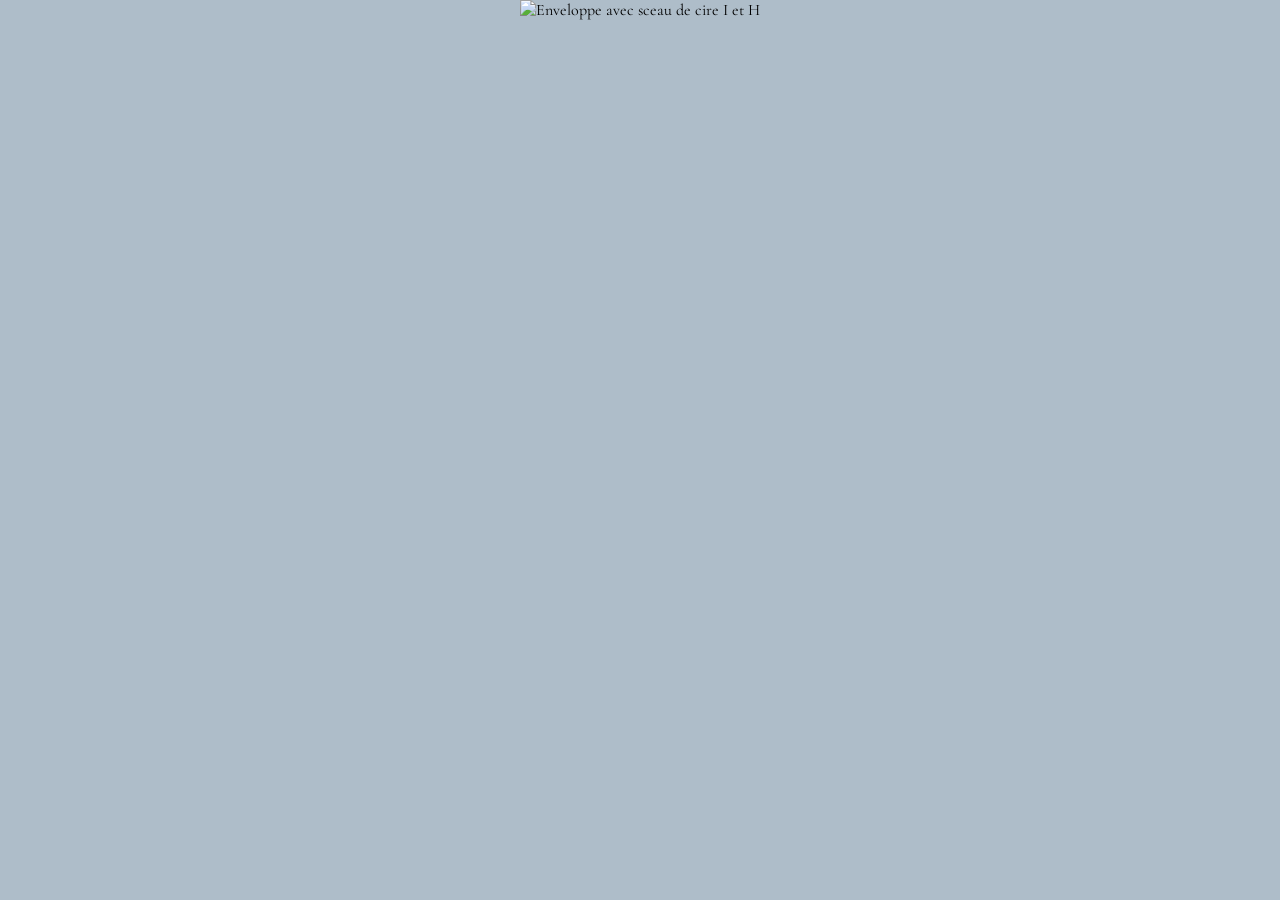
==== index.html @ 3fa45bef "Add files via upload" ====
<!DOCTYPE html>
<html lang="fr">
<head>
<meta charset="UTF-8">
<meta name="viewport" content="width=device-width, initial-scale=1.0">
<title>Ibtissam &amp; Hicham</title>
<link rel="preconnect" href="https://fonts.googleapis.com">
<link rel="preconnect" href="https://fonts.gstatic.com" crossorigin>
<link href="https://fonts.googleapis.com/css2?family=Cormorant+Garamond:ital,wght@0,400;0,500;1,400&display=swap" rel="stylesheet">
<style>
  *{box-sizing:border-box;}
  html,body{
    margin:0;padding:0;min-height:100%;
    background:#aebdc9;
    font-family:'Cormorant Garamond', serif;
    display:flex;justify-content:center;
    overflow-x:hidden;
  }
  #app{
    position:relative;width:100%;max-width:480px;
    min-height:100vh;
    background:#aebdc9;
  }
  .page{
    position:relative;width:100%;
    display:none;
  }
  .page.active{display:block;}
  .page img{
    width:100%;display:block;
  }
  .hotspot{
    position:absolute;
    cursor:pointer;
    background:transparent;
    border:none;
    padding:0;
  }
  .result-banner{
    position:absolute;
    left:6%;right:6%;
    text-align:center;
    font-style:italic;
    font-size:clamp(13px,3.6vw,16px);
    color:#2f3a44;
    background:rgba(255,253,247,.88);
    border-radius:6px;
    padding:10px 14px;
    opacity:0;
    transform:translateY(6px);
    transition:opacity .4s ease, transform .4s ease;
    pointer-events:none;
  }
  .result-banner.show{
    opacity:1;transform:translateY(0);
  }
</style>
</head>
<body>
<div id="app">

  <div class="page active" id="page-envelope">
    <img src="assets/envelope.png" alt="Enveloppe avec sceau de cire I et H">
    <button class="hotspot" id="seal-hotspot"
      style="left:31%; top:32%; width:38%; height:34%;"
      aria-label="Ouvrir l'invitation"></button>
  </div>

  <div class="page" id="page-details">
    <img src="assets/details.png" alt="We're getting married, Hicham et Ibtissam, 12 septembre 2026, Pavillon Maya, Marrakech">

    <a class="hotspot" id="map-hotspot"
      href="https://www.google.com/maps/dir//Pavillon+Maya,+3,5+Km,+route+de+l'Ourika,+Marrakech+40000/@31.6627857,-7.9919869,15z/data=!4m8!4m7!1m0!1m5!1m1!1s0xdafef1a645d56b1:0x9b38d9c2d1124c2b!2m2!1d-7.9809081!2d31.5722392?entry=ttu&g_ep=EgoyMDI2MDcyNi4wIKXMDSoASAFQAw%3D%3D"
      target="_blank" rel="noopener"
      style="left:24%; top:55.5%; width:52%; height:5%;"
      aria-label="Voir sur Google Maps"></a>

    <button class="hotspot" id="yes-hotspot"
      style="left:6%; top:92%; width:36%; height:6%;"
      aria-label="Yes, I'll be there"></button>

    <button class="hotspot" id="no-hotspot"
      style="left:45%; top:92%; width:36%; height:6%;"
      aria-label="Sorry, I can't"></button>

    <div class="result-banner" id="result-banner" style="top:99.5%;"></div>
  </div>

</div>

<script>
  const pageEnvelope = document.getElementById('page-envelope');
  const pageDetails = document.getElementById('page-details');
  const resultBanner = document.getElementById('result-banner');

  document.getElementById('seal-hotspot').addEventListener('click', ()=>{
    pageEnvelope.classList.remove('active');
    pageDetails.classList.add('active');
    window.scrollTo({top:0, behavior:'instant'});
  });

  document.getElementById('yes-hotspot').addEventListener('click', ()=>{
    resultBanner.textContent = "Wonderful — we can't wait to celebrate with you!";
    resultBanner.classList.add('show');
  });

  document.getElementById('no-hotspot').addEventListener('click', ()=>{
    resultBanner.textContent = "We'll miss you — thank you for letting us know.";
    resultBanner.classList.add('show');
  });
</script>
</body>
</html>
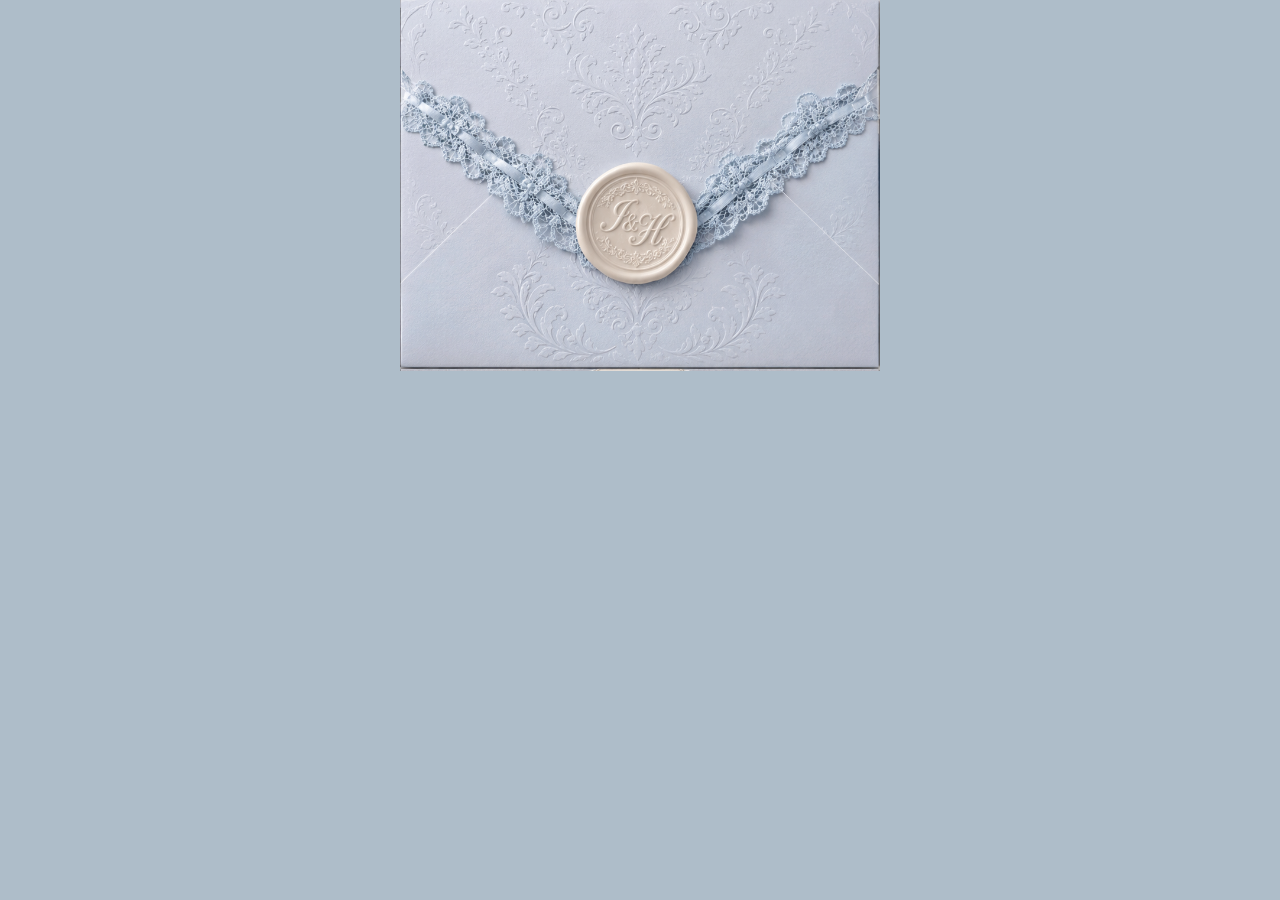
==== commit d7c5c0d5: "Add files via upload" ====
--- a/index.html
+++ b/index.html
@@ -60,14 +60,14 @@
 <div id="app">
 
   <div class="page active" id="page-envelope">
-    <img src="assets/envelope.png" alt="Enveloppe avec sceau de cire I et H">
+    <img src="envelope.png" alt="Enveloppe avec sceau de cire I et H">
     <button class="hotspot" id="seal-hotspot"
       style="left:31%; top:32%; width:38%; height:34%;"
       aria-label="Ouvrir l'invitation"></button>
   </div>
 
   <div class="page" id="page-details">
-    <img src="assets/details.png" alt="We're getting married, Hicham et Ibtissam, 12 septembre 2026, Pavillon Maya, Marrakech">
+    <img src="details.png" alt="We're getting married, Hicham et Ibtissam, 12 septembre 2026, Pavillon Maya, Marrakech">
 
     <a class="hotspot" id="map-hotspot"
       href="https://www.google.com/maps/dir//Pavillon+Maya,+3,5+Km,+route+de+l'Ourika,+Marrakech+40000/@31.6627857,-7.9919869,15z/data=!4m8!4m7!1m0!1m5!1m1!1s0xdafef1a645d56b1:0x9b38d9c2d1124c2b!2m2!1d-7.9809081!2d31.5722392?entry=ttu&g_ep=EgoyMDI2MDcyNi4wIKXMDSoASAFQAw%3D%3D"
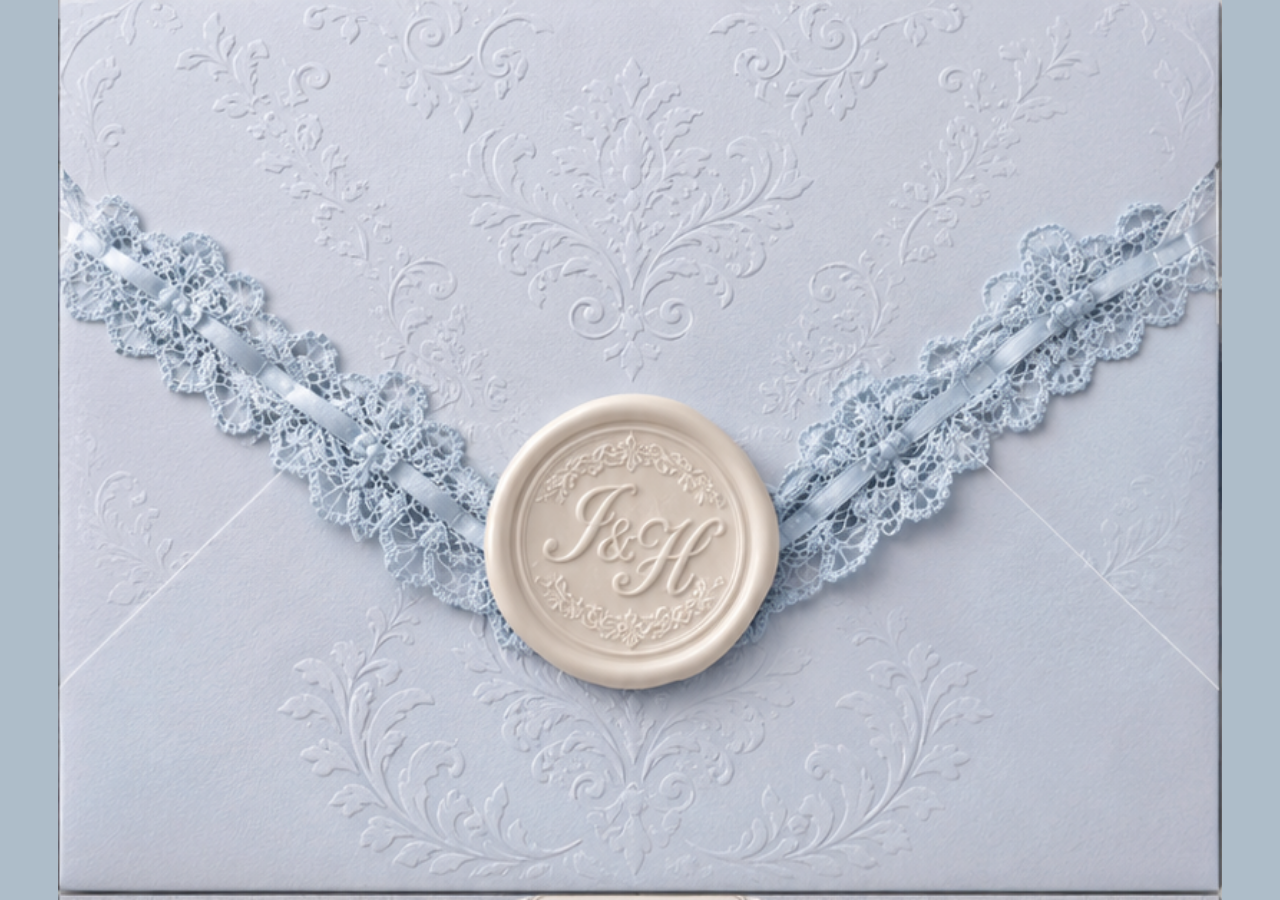
==== commit bc1df7f9: "Add files via upload" ====
--- a/index.html
+++ b/index.html
@@ -10,24 +10,47 @@
 <style>
   *{box-sizing:border-box;}
   html,body{
-    margin:0;padding:0;min-height:100%;
+    margin:0;padding:0;height:100%;
     background:#aebdc9;
     font-family:'Cormorant Garamond', serif;
-    display:flex;justify-content:center;
-    overflow-x:hidden;
+    overflow:hidden;
   }
   #app{
-    position:relative;width:100%;max-width:480px;
-    min-height:100vh;
-    background:#aebdc9;
+    position:relative;height:100vh;height:100dvh;width:100%;
+    display:flex;align-items:center;justify-content:center;
   }
   .page{
-    position:relative;width:100%;
+    position:relative;height:100%;width:fit-content;
     display:none;
   }
   .page.active{display:block;}
   .page img{
-    width:100%;display:block;
+    height:100%;width:auto;display:block;margin:0 auto;
+  }
+  .envelope-scene{
+    position:relative;height:100%;width:fit-content;
+    perspective:1400px;
+  }
+  .flap{
+    position:absolute;top:0;left:0;width:100%;height:100%;
+    background-image:url(envelope.png);
+    background-size:100% 100%;
+    background-position:top center;
+    clip-path:polygon(0 0, 100% 0, 50% 45%);
+    transform-origin:top center;
+    transform-style:preserve-3d;
+    transition:transform 1s cubic-bezier(.4,.1,.3,1), opacity .4s ease .8s;
+    z-index:3;
+  }
+  .flap.open{
+    transform:rotateX(-170deg);
+    opacity:0;
+  }
+  .envelope-fade{
+    transition:opacity .5s ease .9s;
+  }
+  .envelope-fade.hide{
+    opacity:0;
   }
   .hotspot{
     position:absolute;
@@ -60,10 +83,13 @@
 <div id="app">
 
   <div class="page active" id="page-envelope">
-    <img src="envelope.png" alt="Enveloppe avec sceau de cire I et H">
-    <button class="hotspot" id="seal-hotspot"
-      style="left:31%; top:32%; width:38%; height:34%;"
-      aria-label="Ouvrir l'invitation"></button>
+    <div class="envelope-scene">
+      <img src="envelope.png" class="envelope-fade" id="envelope-img" alt="Enveloppe avec sceau de cire I et H">
+      <div class="flap" id="flap"></div>
+      <button class="hotspot" id="seal-hotspot"
+        style="left:31%; top:32%; width:38%; height:34%; z-index:4;"
+        aria-label="Ouvrir l'invitation"></button>
+    </div>
   </div>
 
   <div class="page" id="page-details">
@@ -94,9 +120,13 @@
   const resultBanner = document.getElementById('result-banner');
 
   document.getElementById('seal-hotspot').addEventListener('click', ()=>{
-    pageEnvelope.classList.remove('active');
-    pageDetails.classList.add('active');
-    window.scrollTo({top:0, behavior:'instant'});
+    document.getElementById('flap').classList.add('open');
+    document.getElementById('envelope-img').classList.add('hide');
+    setTimeout(()=>{
+      pageEnvelope.classList.remove('active');
+      pageDetails.classList.add('active');
+      window.scrollTo({top:0, behavior:'instant'});
+    }, 1300);
   });
 
   document.getElementById('yes-hotspot').addEventListener('click', ()=>{
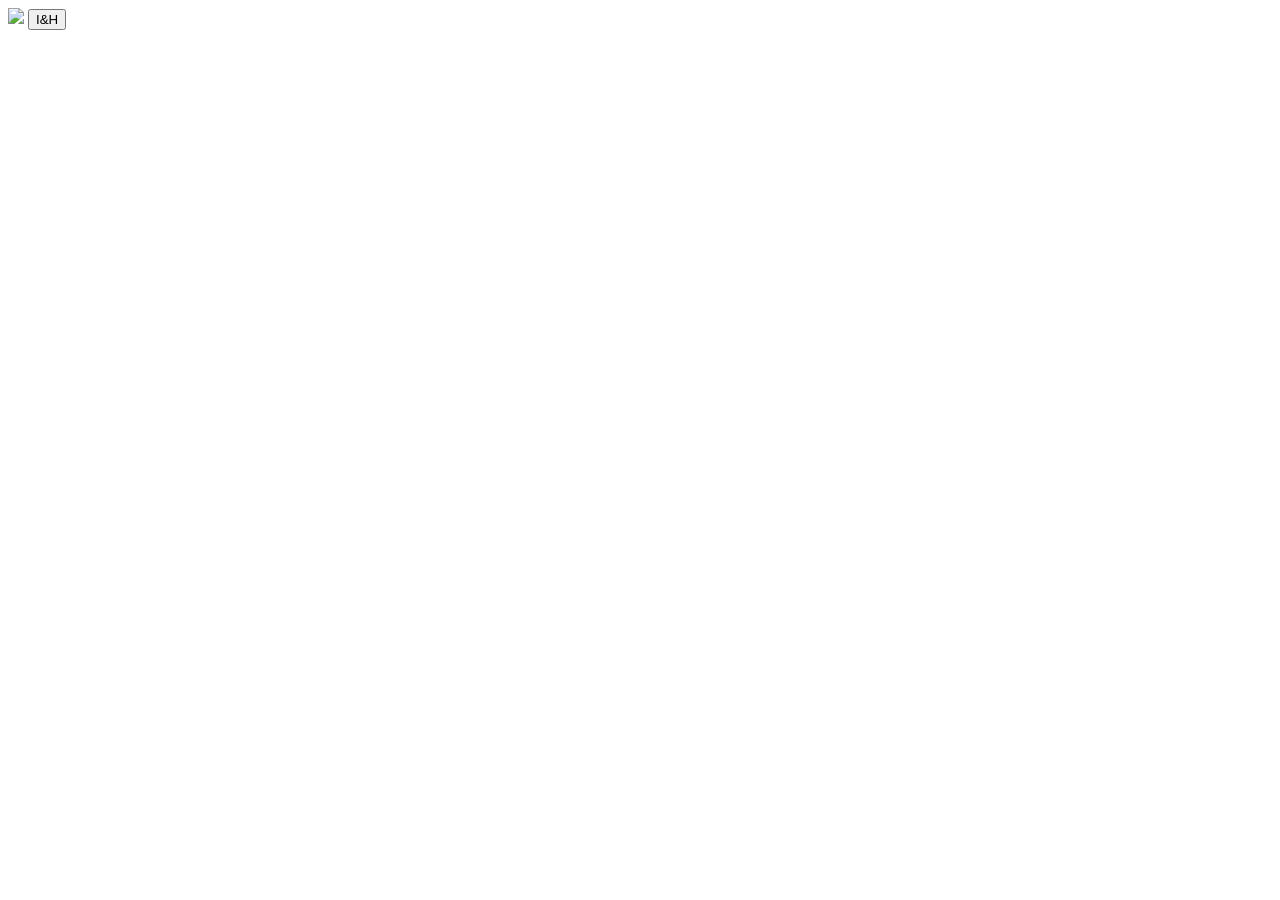
==== commit 47444f18: "Add files via upload" ====
--- a/index.html
+++ b/index.html
@@ -1,143 +1,33 @@
 <!DOCTYPE html>
-<html lang="fr">
+<html lang="en">
 <head>
+
 <meta charset="UTF-8">
-<meta name="viewport" content="width=device-width, initial-scale=1.0">
-<title>Ibtissam &amp; Hicham</title>
-<link rel="preconnect" href="https://fonts.googleapis.com">
-<link rel="preconnect" href="https://fonts.gstatic.com" crossorigin>
-<link href="https://fonts.googleapis.com/css2?family=Cormorant+Garamond:ital,wght@0,400;0,500;1,400&display=swap" rel="stylesheet">
-<style>
-  *{box-sizing:border-box;}
-  html,body{
-    margin:0;padding:0;height:100%;
-    background:#aebdc9;
-    font-family:'Cormorant Garamond', serif;
-    overflow:hidden;
-  }
-  #app{
-    position:relative;height:100vh;height:100dvh;width:100%;
-    display:flex;align-items:center;justify-content:center;
-  }
-  .page{
-    position:relative;height:100%;width:fit-content;
-    display:none;
-  }
-  .page.active{display:block;}
-  .page img{
-    height:100%;width:auto;display:block;margin:0 auto;
-  }
-  .envelope-scene{
-    position:relative;height:100%;width:fit-content;
-    perspective:1400px;
-  }
-  .flap{
-    position:absolute;top:0;left:0;width:100%;height:100%;
-    background-image:url(envelope.png);
-    background-size:100% 100%;
-    background-position:top center;
-    clip-path:polygon(0 0, 100% 0, 50% 45%);
-    transform-origin:top center;
-    transform-style:preserve-3d;
-    transition:transform 1s cubic-bezier(.4,.1,.3,1), opacity .4s ease .8s;
-    z-index:3;
-  }
-  .flap.open{
-    transform:rotateX(-170deg);
-    opacity:0;
-  }
-  .envelope-fade{
-    transition:opacity .5s ease .9s;
-  }
-  .envelope-fade.hide{
-    opacity:0;
-  }
-  .hotspot{
-    position:absolute;
-    cursor:pointer;
-    background:transparent;
-    border:none;
-    padding:0;
-  }
-  .result-banner{
-    position:absolute;
-    left:6%;right:6%;
-    text-align:center;
-    font-style:italic;
-    font-size:clamp(13px,3.6vw,16px);
-    color:#2f3a44;
-    background:rgba(255,253,247,.88);
-    border-radius:6px;
-    padding:10px 14px;
-    opacity:0;
-    transform:translateY(6px);
-    transition:opacity .4s ease, transform .4s ease;
-    pointer-events:none;
-  }
-  .result-banner.show{
-    opacity:1;transform:translateY(0);
-  }
-</style>
+<meta name="viewport" content="width=device-width,initial-scale=1.0">
+
+<title>Hicham &amp; Ibtissam</title>
+
+<link rel="stylesheet" href="css/style.css">
+<link href="https://fonts.googleapis.com/css2?family=Great+Vibes&display=swap" rel="stylesheet">
+
 </head>
-<body>
-<div id="app">
 
-  <div class="page active" id="page-envelope">
-    <div class="envelope-scene">
-      <img src="envelope.png" class="envelope-fade" id="envelope-img" alt="Enveloppe avec sceau de cire I et H">
-      <div class="flap" id="flap"></div>
-      <button class="hotspot" id="seal-hotspot"
-        style="left:31%; top:32%; width:38%; height:34%; z-index:4;"
-        aria-label="Ouvrir l'invitation"></button>
-    </div>
-  </div>
+<body class="home">
 
-  <div class="page" id="page-details">
-    <img src="details.png" alt="We're getting married, Hicham et Ibtissam, 12 septembre 2026, Pavillon Maya, Marrakech">
+<div class="background">
 
-    <a class="hotspot" id="map-hotspot"
-      href="https://www.google.com/maps/dir//Pavillon+Maya,+3,5+Km,+route+de+l'Ourika,+Marrakech+40000/@31.6627857,-7.9919869,15z/data=!4m8!4m7!1m0!1m5!1m1!1s0xdafef1a645d56b1:0x9b38d9c2d1124c2b!2m2!1d-7.9809081!2d31.5722392?entry=ttu&g_ep=EgoyMDI2MDcyNi4wIKXMDSoASAFQAw%3D%3D"
-      target="_blank" rel="noopener"
-      style="left:24%; top:55.5%; width:52%; height:5%;"
-      aria-label="Voir sur Google Maps"></a>
+<div class="envelopeWrap">
+<img src="assets/envelope.png" class="envelope" id="envelopeImg">
 
-    <button class="hotspot" id="yes-hotspot"
-      style="left:6%; top:92%; width:36%; height:6%;"
-      aria-label="Yes, I'll be there"></button>
-
-    <button class="hotspot" id="no-hotspot"
-      style="left:45%; top:92%; width:36%; height:6%;"
-      aria-label="Sorry, I can't"></button>
-
-    <div class="result-banner" id="result-banner" style="top:99.5%;"></div>
-  </div>
+<button id="seal">
+<div class="sealText">I&amp;H</div>
+</button>
 
 </div>
 
-<script>
-  const pageEnvelope = document.getElementById('page-envelope');
-  const pageDetails = document.getElementById('page-details');
-  const resultBanner = document.getElementById('result-banner');
+</div>
 
-  document.getElementById('seal-hotspot').addEventListener('click', ()=>{
-    document.getElementById('flap').classList.add('open');
-    document.getElementById('envelope-img').classList.add('hide');
-    setTimeout(()=>{
-      pageEnvelope.classList.remove('active');
-      pageDetails.classList.add('active');
-      window.scrollTo({top:0, behavior:'instant'});
-    }, 1300);
-  });
+<script src="js/main.js"></script>
 
-  document.getElementById('yes-hotspot').addEventListener('click', ()=>{
-    resultBanner.textContent = "Wonderful — we can't wait to celebrate with you!";
-    resultBanner.classList.add('show');
-  });
-
-  document.getElementById('no-hotspot').addEventListener('click', ()=>{
-    resultBanner.textContent = "We'll miss you — thank you for letting us know.";
-    resultBanner.classList.add('show');
-  });
-</script>
 </body>
 </html>
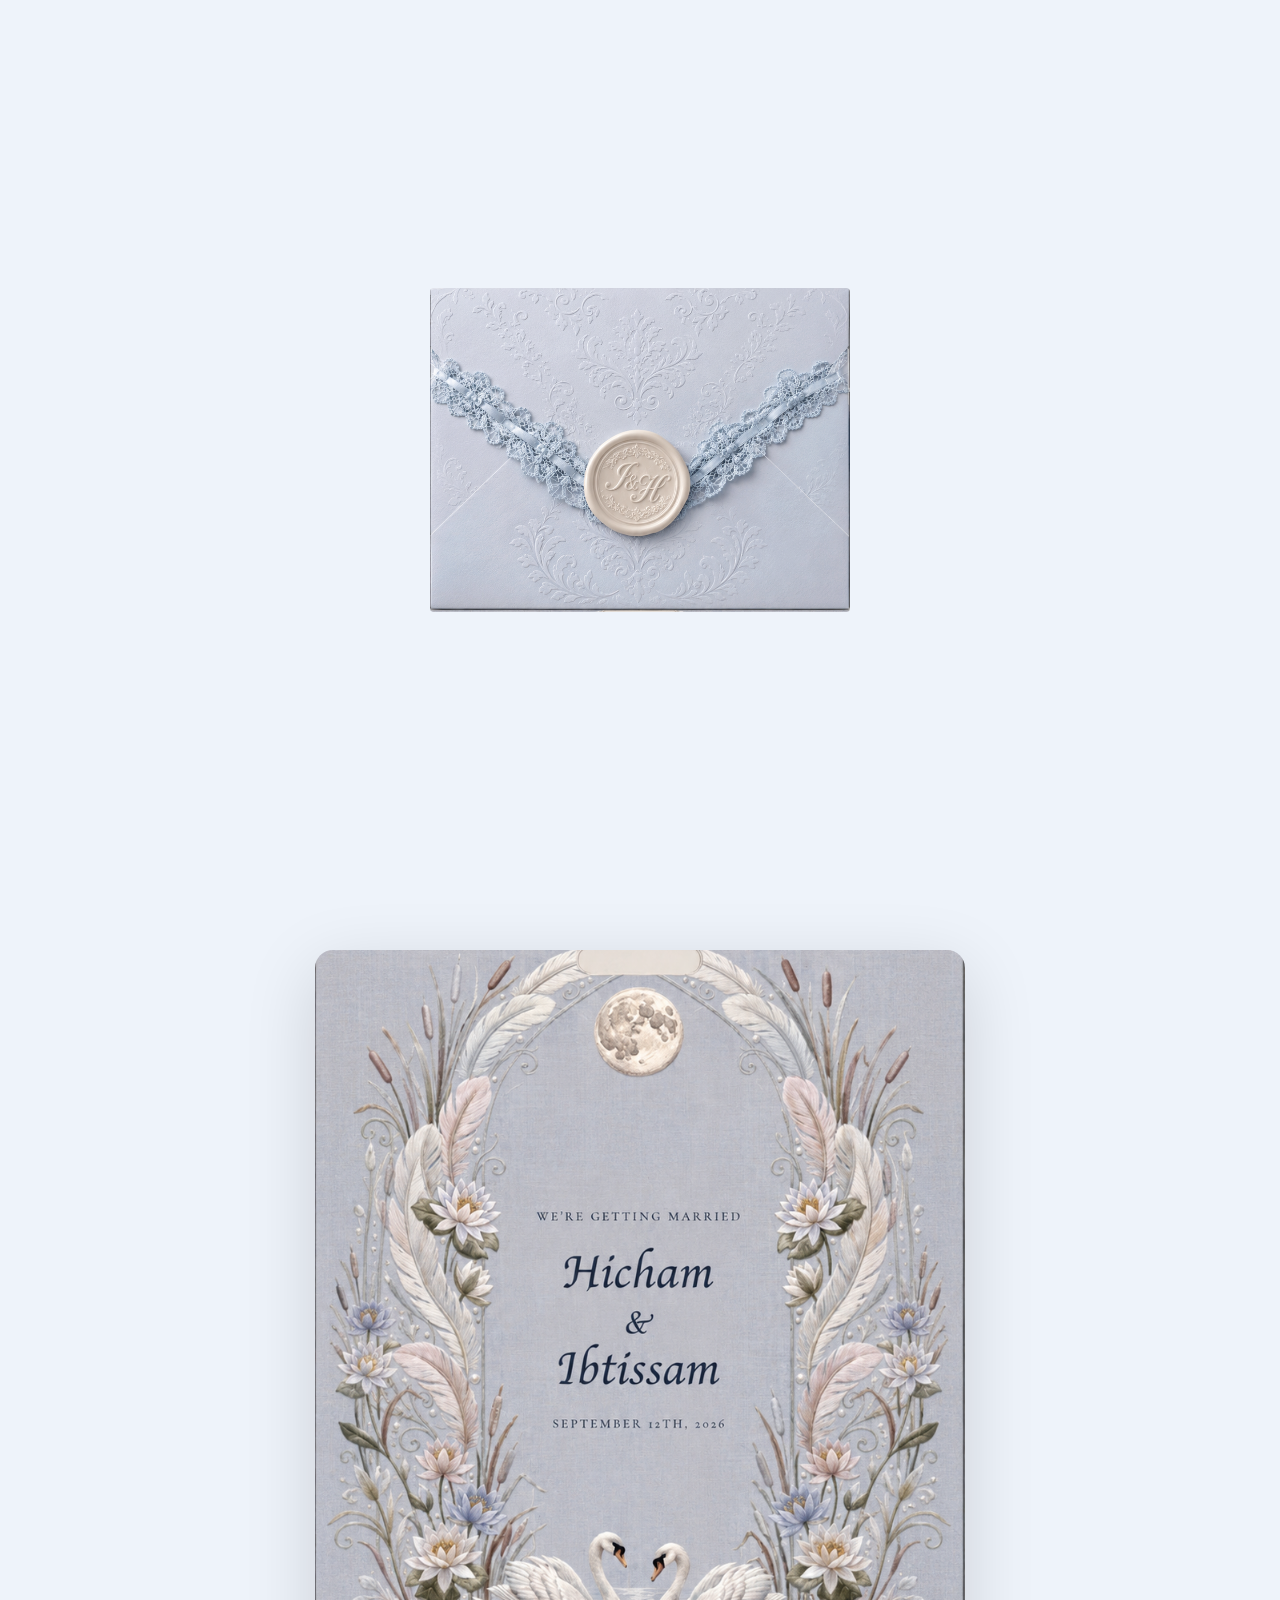
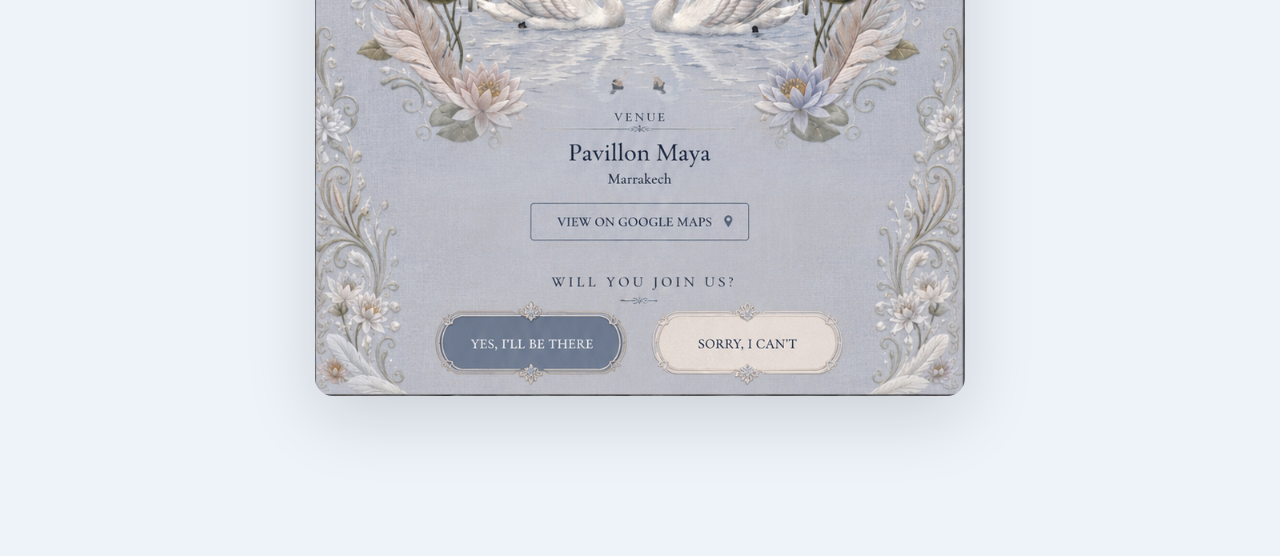
==== commit 120b8b3c: "Add files via upload" ====
--- a/index.html
+++ b/index.html
@@ -1,33 +1,147 @@
 <!DOCTYPE html>
 <html lang="en">
 <head>
-
 <meta charset="UTF-8">
 <meta name="viewport" content="width=device-width,initial-scale=1.0">
+<title>Hicham &amp; Ibtissam</title>
+<link href="https://fonts.googleapis.com/css2?family=Great+Vibes&family=Cormorant+Garamond:wght@300;400;500;600&display=swap" rel="stylesheet">
+<style>
+*{margin:0;padding:0;box-sizing:border-box;}
+html{scroll-behavior:smooth;}
+body{
+  background:#eef3fa;
+  font-family:'Cormorant Garamond',serif;
+  overflow-x:hidden;
+  animation:fadeIn 1s;
+}
 
-<title>Hicham &amp; Ibtissam</title>
+.screen{display:none;}
+.screen.active{display:block;}
 
-<link rel="stylesheet" href="css/style.css">
-<link href="https://fonts.googleapis.com/css2?family=Great+Vibes&display=swap" rel="stylesheet">
+/* ---------- Envelope screen ---------- */
+#screen-envelope{
+  height:100vh;height:100dvh;
+  display:flex;justify-content:center;align-items:center;
+}
+.envelopeWrap{position:relative;width:420px;max-width:90%;}
+.envelope{
+  width:100%;display:block;border-radius:4px;
+  animation:float 5s ease-in-out infinite;
+}
+#seal{
+  position:absolute;left:31%;top:32%;width:38%;height:34%;
+  border:none;background:none;cursor:pointer;transition:.35s;
+}
+#seal:hover{transform:scale(1.05);}
+#seal:active{transform:scale(.94);}
+.opening{animation:openEnvelope 1.4s forwards;}
 
+@keyframes openEnvelope{
+  0%{opacity:1;transform:scale(1);}
+  50%{opacity:.8;transform:scale(.92);}
+  100%{opacity:0;transform:scale(1.35);}
+}
+@keyframes float{
+  0%{transform:translateY(0);}
+  50%{transform:translateY(-10px);}
+  100%{transform:translateY(0);}
+}
+@keyframes fadeIn{from{opacity:0;}to{opacity:1;}}
+@keyframes appear{
+  from{opacity:0;transform:translateY(30px);}
+  to{opacity:1;transform:none;}
+}
+
+/* ---------- Invitation screen ---------- */
+#screen-invitation{
+  min-height:100vh;
+  display:flex;flex-direction:column;align-items:center;
+  padding:50px 15px;
+}
+.cardWrap{position:relative;width:650px;max-width:95%;}
+.card{
+  width:100%;display:block;border-radius:18px;
+  box-shadow:0 20px 70px rgba(0,0,0,.15);
+  animation:appear 1s;transition:.5s;
+}
+.card:hover{transform:translateY(-5px);box-shadow:0 30px 90px rgba(0,0,0,.18);}
+.hotspot{
+  position:absolute;cursor:pointer;background:transparent;border:none;padding:0;
+}
+#message{
+  font-size:26px;margin-top:30px;text-align:center;
+  font-family:'Great Vibes',cursive;color:#4e5664;
+  opacity:0;transition:.5s;max-width:700px;line-height:1.5;padding-bottom:80px;
+}
+
+@media(max-width:768px){
+  .envelopeWrap{width:95%;}
+  .cardWrap{width:100%;}
+  #message{font-size:22px;padding:20px;}
+}
+</style>
 </head>
+<body>
 
-<body class="home">
-
-<div class="background">
-
-<div class="envelopeWrap">
-<img src="assets/envelope.png" class="envelope" id="envelopeImg">
-
-<button id="seal">
-<div class="sealText">I&amp;H</div>
-</button>
-
+<div class="screen active" id="screen-envelope">
+  <div class="envelopeWrap">
+    <img src="envelope.png" class="envelope" id="envelopeImg" alt="Enveloppe">
+    <button id="seal" aria-label="Ouvrir l'invitation"></button>
+  </div>
 </div>
 
+<div class="screen" id="screen-invitation">
+  <div class="cardWrap">
+    <img src="invitation.png" class="card" alt="Invitation Hicham et Ibtissam">
+
+    <a class="hotspot" id="mapHotspot" target="_blank" rel="noopener"
+      href="https://www.google.com/maps/dir//Pavillon+Maya,+3,5+Km,+route+de+l'Ourika,+Marrakech+40000/@31.6627857,-7.9919869,15z/data=!4m8!4m7!1m0!1m5!1m1!1s0xdafef1a645d56b1:0x9b38d9c2d1124c2b!2m2!1d-7.9809081!2d31.5722392?entry=ttu&g_ep=EgoyMDI2MDcyNi4wIKXMDSoASAFQAw%3D%3D"
+      style="left:24%; top:55.5%; width:52%; height:5%;"
+      aria-label="View on Google Maps"></a>
+
+    <button class="hotspot" id="yes" style="left:6%; top:92%; width:36%; height:6%;" aria-label="Yes, I'll be there"></button>
+    <button class="hotspot" id="no" style="left:45%; top:92%; width:36%; height:6%;" aria-label="Sorry, I can't"></button>
+  </div>
+
+  <p id="message"></p>
 </div>
 
-<script src="js/main.js"></script>
+<script>
+const screenEnvelope = document.getElementById("screen-envelope");
+const screenInvitation = document.getElementById("screen-invitation");
+const seal = document.getElementById("seal");
+const envelopeImg = document.getElementById("envelopeImg");
+
+seal.addEventListener("click", ()=>{
+  envelopeImg.classList.add("opening");
+  seal.style.pointerEvents = "none";
+  setTimeout(()=>{
+    screenEnvelope.classList.remove("active");
+    screenInvitation.classList.add("active");
+    window.scrollTo({top:0, behavior:"instant"});
+  }, 1200);
+});
+
+const yes = document.getElementById("yes");
+const no = document.getElementById("no");
+const message = document.getElementById("message");
+
+yes.addEventListener("click", ()=>{
+  message.style.opacity = 0;
+  setTimeout(()=>{
+    message.innerHTML = "Wonderful — we can't wait to celebrate with you!";
+    message.style.opacity = 1;
+  }, 200);
+});
+
+no.addEventListener("click", ()=>{
+  message.style.opacity = 0;
+  setTimeout(()=>{
+    message.innerHTML = "We'll miss you — thank you for letting us know.";
+    message.style.opacity = 1;
+  }, 200);
+});
+</script>
 
 </body>
 </html>
